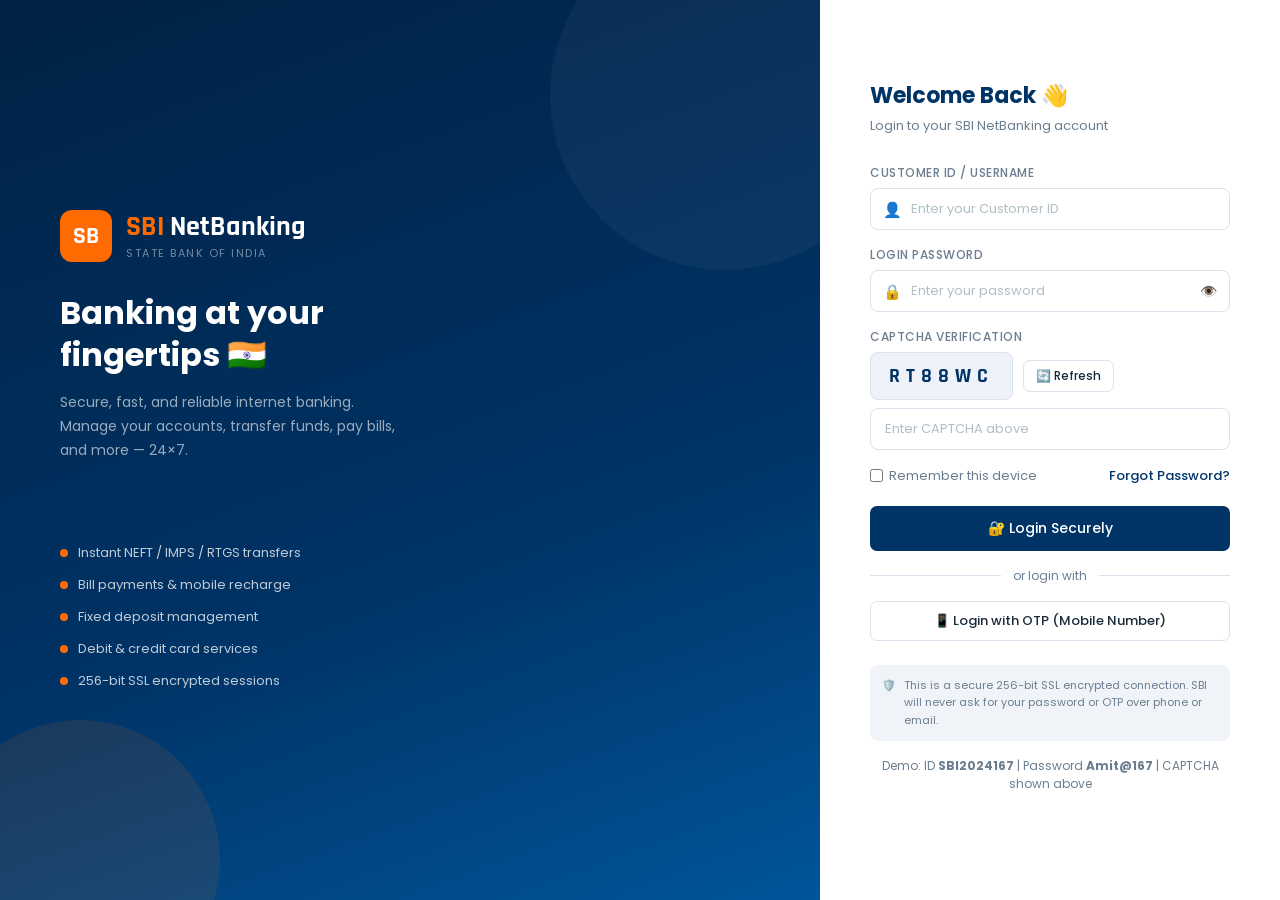
==== index.html @ fee8ed16 "internet-banking-" ====
<!DOCTYPE html>
<html lang="en">
<head>
  <meta charset="UTF-8" />
  <meta name="viewport" content="width=device-width, initial-scale=1.0"/>
  <title>SBI NetBanking - Secure Login</title>
  <link rel="stylesheet" href="style.css" />
  <style>
    @media (max-width: 768px) {
      .login-left { display: none; }
      .login-right { width: 100%; padding: 30px 24px; }
    }
  </style>
</head>
<body>
<div class="login-page">

  <!-- LEFT PANEL -->
  <div class="login-left">
    <div class="login-brand">
      <div class="brand-logo">
        <div class="brand-logo-icon">SB</div>
        <div>
          <div class="brand-logo-text"><span>SBI</span> NetBanking</div>
          <div class="brand-logo-sub">STATE BANK OF INDIA</div>
        </div>
      </div>
      <div class="login-tagline">
        <h2>Banking at your<br/>fingertips 🇮🇳</h2>
        <p>Secure, fast, and reliable internet banking. Manage your accounts, transfer funds, pay bills, and more — 24×7.</p>
      </div>
    </div>

    <div class="login-features">
      <div class="login-feature"><div class="login-feature-dot"></div> Instant NEFT / IMPS / RTGS transfers</div>
      <div class="login-feature"><div class="login-feature-dot"></div> Bill payments & mobile recharge</div>
      <div class="login-feature"><div class="login-feature-dot"></div> Fixed deposit management</div>
      <div class="login-feature"><div class="login-feature-dot"></div> Debit & credit card services</div>
      <div class="login-feature"><div class="login-feature-dot"></div> 256-bit SSL encrypted sessions</div>
    </div>
  </div>

  <!-- RIGHT PANEL -->
  <div class="login-right">
    <div class="login-form-wrap">
      <h2>Welcome Back 👋</h2>
      <p>Login to your SBI NetBanking account</p>

      <div id="errorMsg" class="alert alert-danger" style="display:none">
        <span>⚠️</span>
        <span id="errorText">Invalid credentials</span>
      </div>

      <div class="form-group">
        <label class="form-label">Customer ID / Username</label>
        <div class="input-icon-wrap">
          <span class="input-icon">👤</span>
          <input type="text" class="form-control" id="customerId" placeholder="Enter your Customer ID" />
        </div>
      </div>

      <div class="form-group">
        <label class="form-label">Login Password</label>
        <div class="input-icon-wrap">
          <span class="input-icon">🔒</span>
          <input type="password" class="form-control" id="password" placeholder="Enter your password" />
          <button class="toggle-pass" id="togglePass" title="Show/Hide password">👁️</button>
        </div>
      </div>

      <!-- CAPTCHA -->
      <div class="form-group">
        <label class="form-label">CAPTCHA Verification</label>
        <div style="display:flex;gap:10px;align-items:center">
          <div id="captchaBox" style="background:#EEF2F8;border:1.5px solid var(--border);border-radius:8px;padding:10px 18px;font-size:20px;font-weight:700;letter-spacing:6px;color:var(--primary);min-width:130px;text-align:center;font-family:'Rajdhani',sans-serif;user-select:none;"></div>
          <button type="button" class="btn btn-outline btn-sm" onclick="refreshCaptcha()">🔄 Refresh</button>
        </div>
        <input type="text" class="form-control" id="captchaInput" placeholder="Enter CAPTCHA above" style="margin-top:8px" />
      </div>

      <div class="login-options">
        <label class="checkbox-wrap">
          <input type="checkbox" id="rememberMe" /> Remember this device
        </label>
        <a href="#" class="forgot-link" onclick="showForgotModal()">Forgot Password?</a>
      </div>

      <button class="btn btn-primary btn-full" id="loginBtn" onclick="handleLogin()" style="padding:12px;font-size:14px;">
        🔐 Login Securely
      </button>

      <div class="divider-text">or login with</div>

      <button class="btn btn-outline btn-full" onclick="showToastMsg()" style="font-size:13px;">
        📱 Login with OTP (Mobile Number)
      </button>

      <div class="security-note">
        <span>🛡️</span>
        <span>This is a secure 256-bit SSL encrypted connection. SBI will never ask for your password or OTP over phone or email.</span>
      </div>

      <p style="text-align:center;margin-top:16px;font-size:12px;color:var(--text-muted)">
        Demo: ID <strong>SBI2024167</strong> | Password <strong>Amit@167</strong> | CAPTCHA shown above
      </p>
    </div>
  </div>
</div>

<!-- FORGOT PASSWORD MODAL -->
<div class="modal-overlay" id="forgotModal">
  <div class="modal">
    <div class="modal-header">
      <h3>🔑 Forgot Password</h3>
      <button class="modal-close" onclick="document.getElementById('forgotModal').classList.remove('show')">&times;</button>
    </div>
    <div class="modal-body">
      <p style="font-size:13px;color:var(--text-muted);margin-bottom:16px">Enter your Customer ID and registered mobile number to reset your password.</p>
      <div class="form-group">
        <label class="form-label">Customer ID</label>
        <input type="text" class="form-control" placeholder="Enter Customer ID" />
      </div>
      <div class="form-group">
        <label class="form-label">Registered Mobile Number</label>
        <input type="text" class="form-control" placeholder="+91 XXXXX XXXXX" />
      </div>
    </div>
    <div class="modal-footer">
      <button class="btn btn-outline" onclick="document.getElementById('forgotModal').classList.remove('show')">Cancel</button>
      <button class="btn btn-primary" onclick="document.getElementById('forgotModal').classList.remove('show');alert('OTP sent to your registered mobile number!')">Send OTP</button>
    </div>
  </div>
</div>

<div class="toast-container"></div>

<script>
  // Generate random CAPTCHA
  let currentCaptcha = '';
  function refreshCaptcha() {
    const chars = 'ABCDEFGHJKLMNPQRSTUVWXYZ23456789';
    currentCaptcha = Array.from({length: 6}, () => chars[Math.floor(Math.random() * chars.length)]).join('');
    document.getElementById('captchaBox').textContent = currentCaptcha;
  }
  refreshCaptcha();

  // Toggle password visibility
  document.getElementById('togglePass').addEventListener('click', () => {
    const pw = document.getElementById('password');
    pw.type = pw.type === 'password' ? 'text' : 'password';
  });

  // Login handler
  function handleLogin() {
    const id = document.getElementById('customerId').value.trim();
    const pw = document.getElementById('password').value.trim();
    const captcha = document.getElementById('captchaInput').value.trim().toUpperCase();
    const errDiv = document.getElementById('errorMsg');
    const errText = document.getElementById('errorText');

    errDiv.style.display = 'none';

    if (!id || !pw || !captcha) {
      errText.textContent = 'Please fill in all fields including CAPTCHA.';
      errDiv.style.display = 'flex'; return;
    }
    if (captcha !== currentCaptcha) {
      errText.textContent = 'Invalid CAPTCHA. Please try again.';
      errDiv.style.display = 'flex';
      refreshCaptcha(); document.getElementById('captchaInput').value = ''; return;
    }
    if (id !== 'SBI2024167' || pw !== 'Amit@167') {
      errText.textContent = 'Invalid Customer ID or Password. Please try again.';
      errDiv.style.display = 'flex'; return;
    }

    // Success — save session and go to dashboard
    sessionStorage.setItem('bankUser', JSON.stringify({ id, name: 'Rajesh Kumar', loginTime: new Date().toISOString() }));
    document.getElementById('loginBtn').textContent = '⏳ Logging in...';
    setTimeout(() => window.location.href = 'dashboard.html', 1200);
  }

  // Enter key support
  document.addEventListener('keydown', (e) => { if (e.key === 'Enter') handleLogin(); });

  function showForgotModal() { document.getElementById('forgotModal').classList.add('show'); }

  function showToastMsg() {
    const t = document.querySelector('.toast-container');
    const toast = document.createElement('div');
    toast.className = 'toast info';
    toast.innerHTML = `<span class="toast-icon">ℹ️</span><div class="toast-text"><div class="toast-title">OTP Login</div><div class="toast-msg">Demo: only username/password login is enabled.</div></div>`;
    t.appendChild(toast);
    setTimeout(() => toast.remove(), 3500);
  }
</script>
</body>
</html>
---- style.css ----
/*  GLOBAL STYLES  */
@import url('https://fonts.googleapis.com/css2?family=Poppins:wght@300;400;500;600;700&family=Rajdhani:wght@500;600;700&display=swap');

:root {
  --primary: #003366;
  --primary-dark: #002244;
  --primary-light: #004488;
  --accent: #FF6B00;
  --accent-light: #FF8C33;
  --success: #1A8A4A;
  --danger: #CC2200;
  --warning: #E6A817;
  --white: #FFFFFF;
  --bg: #F0F4F8;
  --card-bg: #FFFFFF;
  --text: #1A2B3C;
  --text-muted: #6B7E90;
  --border: #D8E3ED;
  --sidebar-width: 240px;
  --shadow: 0 2px 12px rgba(0,51,102,0.10);
  --shadow-lg: 0 6px 24px rgba(0,51,102,0.14);
  --radius: 10px;
  --radius-lg: 16px;
}

* { margin: 0; padding: 0; box-sizing: border-box; }

body {
  font-family: 'Poppins', sans-serif;
  background: var(--bg);
  color: var(--text);
  font-size: 14px;
  min-height: 100vh;
}

a { text-decoration: none; color: inherit; }
button { cursor: pointer; font-family: 'Poppins', sans-serif; }
input, select, textarea { font-family: 'Poppins', sans-serif; }

/*  SCROLLBAR  */
::-webkit-scrollbar { width: 6px; }
::-webkit-scrollbar-track { background: var(--bg); }
::-webkit-scrollbar-thumb { background: var(--border); border-radius: 3px; }

/*  LAYOUT  */
.app-layout {
  display: flex;
  min-height: 100vh;
}

/*  SIDEBAR  */
.sidebar {
  width: var(--sidebar-width);
  background: var(--primary-dark);
  min-height: 100vh;
  position: fixed;
  top: 0; left: 0;
  display: flex;
  flex-direction: column;
  z-index: 100;
  transition: transform 0.3s;
}

.sidebar-logo {
  padding: 20px 18px;
  border-bottom: 1px solid rgba(255,255,255,0.1);
  display: flex;
  align-items: center;
  gap: 10px;
}

.sidebar-logo .logo-icon {
  width: 38px; height: 38px;
  background: var(--accent);
  border-radius: 8px;
  display: flex; align-items: center; justify-content: center;
  font-size: 18px; color: white; font-weight: 700;
  font-family: 'Rajdhani', sans-serif;
}

.sidebar-logo .logo-text {
  font-family: 'Rajdhani', sans-serif;
  font-size: 20px; font-weight: 700;
  color: white; line-height: 1.1;
}
.sidebar-logo .logo-text span { color: var(--accent); }
.sidebar-logo .logo-sub { font-size: 9px; color: rgba(255,255,255,0.5); letter-spacing: 1px; }

.sidebar-nav { flex: 1; padding: 16px 0; overflow-y: auto; }

.nav-section-label {
  font-size: 10px; font-weight: 600;
  color: rgba(255,255,255,0.35);
  letter-spacing: 1.5px; text-transform: uppercase;
  padding: 12px 18px 6px;
}

.nav-item {
  display: flex; align-items: center; gap: 12px;
  padding: 10px 18px;
  color: rgba(255,255,255,0.7);
  font-size: 13px; font-weight: 500;
  transition: all 0.2s;
  border-left: 3px solid transparent;
  cursor: pointer;
}

.nav-item:hover {
  background: rgba(255,255,255,0.07);
  color: white;
  border-left-color: rgba(255,255,255,0.3);
}

.nav-item.active {
  background: rgba(255,107,0,0.15);
  color: white;
  border-left-color: var(--accent);
}

.nav-item .nav-icon { font-size: 16px; width: 20px; text-align: center; }

.sidebar-footer {
  padding: 16px 18px;
  border-top: 1px solid rgba(255,255,255,0.1);
}

.sidebar-user {
  display: flex; align-items: center; gap: 10px;
  margin-bottom: 12px;
}

.user-avatar {
  width: 36px; height: 36px;
  background: var(--accent);
  border-radius: 50%;
  display: flex; align-items: center; justify-content: center;
  font-weight: 600; color: white; font-size: 14px;
}

.user-info .user-name { color: white; font-size: 13px; font-weight: 600; }
.user-info .user-id { color: rgba(255,255,255,0.45); font-size: 11px; }

.btn-logout {
  width: 100%;
  background: rgba(255,255,255,0.08);
  border: 1px solid rgba(255,255,255,0.15);
  color: rgba(255,255,255,0.7);
  padding: 8px; border-radius: 7px;
  font-size: 12px; font-weight: 500;
  display: flex; align-items: center; justify-content: center; gap: 6px;
  transition: all 0.2s;
}
.btn-logout:hover { background: rgba(204,34,0,0.25); color: #ff9999; border-color: rgba(204,34,0,0.4); }

/*  MAIN CONTENT  */
.main-content {
  margin-left: var(--sidebar-width);
  flex: 1;
  display: flex;
  flex-direction: column;
  min-height: 100vh;
}

/*  TOP NAVBAR  */
.topbar {
  background: white;
  border-bottom: 1px solid var(--border);
  padding: 0 24px;
  height: 60px;
  display: flex; align-items: center; justify-content: space-between;
  position: sticky; top: 0; z-index: 50;
  box-shadow: 0 1px 6px rgba(0,0,0,0.06);
}

.topbar-left { display: flex; align-items: center; gap: 12px; }
.topbar-title { font-size: 17px; font-weight: 600; color: var(--primary); }
.topbar-subtitle { font-size: 12px; color: var(--text-muted); }

.topbar-right { display: flex; align-items: center; gap: 16px; }

.topbar-btn {
  background: none; border: none;
  font-size: 18px; color: var(--text-muted);
  padding: 6px; border-radius: 8px;
  transition: all 0.2s; position: relative;
}
.topbar-btn:hover { background: var(--bg); color: var(--primary); }

.notif-badge {
  position: absolute; top: 2px; right: 2px;
  width: 8px; height: 8px;
  background: var(--accent);
  border-radius: 50%;
  border: 1.5px solid white;
}

.last-login {
  font-size: 11px; color: var(--text-muted);
  text-align: right;
}
.last-login strong { color: var(--success); }

/*  PAGE CONTENT  */
.page-content { padding: 24px; flex: 1; }

.page-header { margin-bottom: 20px; }
.page-header h1 { font-size: 20px; font-weight: 600; color: var(--primary); }
.page-header p { font-size: 13px; color: var(--text-muted); margin-top: 2px; }

/*  CARDS  */
.card {
  background: var(--card-bg);
  border-radius: var(--radius);
  border: 1px solid var(--border);
  box-shadow: var(--shadow);
}

.card-header {
  padding: 16px 20px;
  border-bottom: 1px solid var(--border);
  display: flex; align-items: center; justify-content: space-between;
}

.card-header h3 { font-size: 14px; font-weight: 600; color: var(--primary); }
.card-body { padding: 20px; }

/*  BUTTONS  */
.btn {
  padding: 9px 18px;
  border-radius: 7px;
  font-size: 13px; font-weight: 500;
  border: none;
  transition: all 0.2s;
  display: inline-flex; align-items: center; gap: 6px;
}

.btn-primary {
  background: var(--primary);
  color: white;
}
.btn-primary:hover { background: var(--primary-light); transform: translateY(-1px); }

.btn-accent {
  background: var(--accent);
  color: white;
}
.btn-accent:hover { background: var(--accent-light); transform: translateY(-1px); }

.btn-outline {
  background: white;
  border: 1.5px solid var(--border);
  color: var(--text);
}
.btn-outline:hover { border-color: var(--primary); color: var(--primary); }

.btn-danger { background: var(--danger); color: white; }
.btn-success { background: var(--success); color: white; }
.btn-sm { padding: 6px 12px; font-size: 12px; }
.btn-full { width: 100%; justify-content: center; }

/*  FORM ELEMENTS  */
.form-group { margin-bottom: 16px; }
.form-label {
  display: block; font-size: 12px; font-weight: 500;
  color: var(--text-muted); margin-bottom: 6px;
  text-transform: uppercase; letter-spacing: 0.5px;
}

.form-control {
  width: 100%;
  padding: 10px 14px;
  border: 1.5px solid var(--border);
  border-radius: 8px;
  font-size: 13px;
  color: var(--text);
  background: white;
  transition: border-color 0.2s;
  outline: none;
}
.form-control:focus { border-color: var(--primary); box-shadow: 0 0 0 3px rgba(0,51,102,0.08); }
.form-control::placeholder { color: #B0BEC5; }

.form-select {
  width: 100%;
  padding: 10px 14px;
  border: 1.5px solid var(--border);
  border-radius: 8px;
  font-size: 13px;
  background: white;
  outline: none;
  cursor: pointer;
  appearance: none;
  background-image: url("data:image/svg+xml,%3Csvg xmlns='http://www.w3.org/2000/svg' width='12' height='12' viewBox='0 0 12 12'%3E%3Cpath fill='%236B7E90' d='M6 8L1 3h10z'/%3E%3C/svg%3E");
  background-repeat: no-repeat;
  background-position: right 12px center;
}
.form-select:focus { border-color: var(--primary); outline: none; }

.form-row { display: grid; grid-template-columns: 1fr 1fr; gap: 16px; }
.form-row-3 { display: grid; grid-template-columns: 1fr 1fr 1fr; gap: 16px; }

/*  GRID  */
.grid-2 { display: grid; grid-template-columns: 1fr 1fr; gap: 20px; }
.grid-3 { display: grid; grid-template-columns: 1fr 1fr 1fr; gap: 20px; }
.grid-4 { display: grid; grid-template-columns: repeat(4, 1fr); gap: 20px; }

/*  BADGES  */
.badge {
  display: inline-flex; align-items: center;
  padding: 3px 9px; border-radius: 20px;
  font-size: 11px; font-weight: 500;
}
.badge-success { background: #E8F5EE; color: var(--success); }
.badge-danger { background: #FCECEA; color: var(--danger); }
.badge-warning { background: #FEF6E6; color: #B07800; }
.badge-primary { background: #E8EFF7; color: var(--primary); }
.badge-info { background: #E3F0FC; color: #1565C0; }

/*  TABLE  */
.table-wrap { overflow-x: auto; }

table { width: 100%; border-collapse: collapse; }
thead th {
  background: var(--bg);
  padding: 10px 14px;
  text-align: left;
  font-size: 11px; font-weight: 600;
  color: var(--text-muted);
  text-transform: uppercase; letter-spacing: 0.5px;
  border-bottom: 1px solid var(--border);
}
tbody td {
  padding: 11px 14px;
  border-bottom: 1px solid var(--border);
  font-size: 13px;
  color: var(--text);
}
tbody tr:hover { background: #F8FAFC; }
tbody tr:last-child td { border-bottom: none; }

/*  TABS  */
.tabs { display: flex; gap: 4px; border-bottom: 2px solid var(--border); margin-bottom: 20px; }
.tab-btn {
  background: none; border: none;
  padding: 8px 16px; font-size: 13px; font-weight: 500;
  color: var(--text-muted); cursor: pointer;
  border-bottom: 2px solid transparent;
  margin-bottom: -2px; transition: all 0.2s;
}
.tab-btn:hover { color: var(--primary); }
.tab-btn.active { color: var(--primary); border-bottom-color: var(--primary); font-weight: 600; }

/*  MODAL  */
.modal-overlay {
  position: fixed; inset: 0;
  background: rgba(0,20,40,0.55);
  z-index: 999;
  display: none; align-items: center; justify-content: center;
}
.modal-overlay.show { display: flex; }

.modal {
  background: white;
  border-radius: var(--radius-lg);
  width: 420px; max-width: 95vw;
  box-shadow: var(--shadow-lg);
  animation: modalIn 0.25s ease;
}
@keyframes modalIn { from { opacity:0; transform:scale(0.95) translateY(-10px); } to { opacity:1; transform:none; } }

.modal-header {
  padding: 18px 20px;
  border-bottom: 1px solid var(--border);
  display: flex; align-items: center; justify-content: space-between;
}
.modal-header h3 { font-size: 15px; font-weight: 600; color: var(--primary); }
.modal-close {
  background: none; border: none;
  font-size: 20px; color: var(--text-muted);
  cursor: pointer; line-height: 1;
  width: 28px; height: 28px; border-radius: 50%;
  display: flex; align-items: center; justify-content: center;
}
.modal-close:hover { background: var(--bg); color: var(--text); }
.modal-body { padding: 20px; }
.modal-footer { padding: 14px 20px; border-top: 1px solid var(--border); display: flex; gap: 10px; justify-content: flex-end; }

/*  TOAST  */
.toast-container {
  position: fixed; bottom: 24px; right: 24px;
  z-index: 9999; display: flex; flex-direction: column; gap: 10px;
}
.toast {
  background: white; border-radius: 10px;
  padding: 12px 16px;
  box-shadow: 0 4px 20px rgba(0,0,0,0.15);
  display: flex; align-items: center; gap: 12px;
  min-width: 280px; max-width: 360px;
  border-left: 4px solid var(--primary);
  animation: toastIn 0.3s ease;
  font-size: 13px;
}
.toast.success { border-left-color: var(--success); }
.toast.danger { border-left-color: var(--danger); }
.toast.warning { border-left-color: var(--warning); }
@keyframes toastIn { from { opacity:0; transform:translateX(100%); } to { opacity:1; transform:none; } }
@keyframes toastOut { to { opacity:0; transform:translateX(110%); } }
.toast-icon { font-size: 18px; }
.toast-text .toast-title { font-weight: 600; }
.toast-text .toast-msg { color: var(--text-muted); font-size: 12px; }

/*  ACCOUNT BALANCE CARD  */
.balance-card {
  background: linear-gradient(135deg, var(--primary-dark) 0%, var(--primary-light) 100%);
  color: white;
  border-radius: var(--radius-lg);
  padding: 20px;
  position: relative;
  overflow: hidden;
}
.balance-card::before {
  content: '';
  position: absolute; top: -30px; right: -30px;
  width: 120px; height: 120px;
  background: rgba(255,255,255,0.06);
  border-radius: 50%;
}
.balance-card::after {
  content: '';
  position: absolute; bottom: -20px; right: 60px;
  width: 80px; height: 80px;
  background: rgba(255,255,255,0.04);
  border-radius: 50%;
}

.balance-label { font-size: 11px; opacity: 0.7; letter-spacing: 0.5px; }
.balance-amount { font-size: 26px; font-weight: 700; font-family: 'Rajdhani', sans-serif; margin: 4px 0; }
.balance-account { font-size: 12px; opacity: 0.65; }

/*  STAT CARDS  */
.stat-card {
  background: white;
  border-radius: var(--radius);
  padding: 16px;
  border: 1px solid var(--border);
  display: flex; align-items: center; gap: 14px;
}
.stat-icon {
  width: 44px; height: 44px;
  border-radius: 10px;
  display: flex; align-items: center; justify-content: center;
  font-size: 20px;
}
.stat-info .stat-value { font-size: 18px; font-weight: 700; font-family: 'Rajdhani', sans-serif; color: var(--primary); }
.stat-info .stat-label { font-size: 11px; color: var(--text-muted); }

/*  QUICK ACTIONS  */
.quick-action-grid {
  display: grid;
  grid-template-columns: repeat(4, 1fr);
  gap: 12px;
}

.quick-action {
  background: white;
  border: 1.5px solid var(--border);
  border-radius: var(--radius);
  padding: 14px 10px;
  text-align: center;
  cursor: pointer;
  transition: all 0.2s;
  display: flex; flex-direction: column; align-items: center; gap: 8px;
}
.quick-action:hover {
  border-color: var(--primary);
  transform: translateY(-2px);
  box-shadow: var(--shadow);
}
.quick-action .qa-icon {
  width: 40px; height: 40px;
  border-radius: 10px;
  background: #EEF2F8;
  display: flex; align-items: center; justify-content: center;
  font-size: 18px;
}
.quick-action .qa-label { font-size: 12px; font-weight: 500; color: var(--text); }

/*  TRANSACTION ITEM  */
.txn-item {
  display: flex; align-items: center; gap: 12px;
  padding: 10px 0;
  border-bottom: 1px solid var(--border);
}
.txn-item:last-child { border-bottom: none; }
.txn-icon {
  width: 38px; height: 38px; border-radius: 10px;
  display: flex; align-items: center; justify-content: center;
  font-size: 16px; flex-shrink: 0;
}
.txn-icon.credit { background: #E8F5EE; }
.txn-icon.debit { background: #FCECEA; }
.txn-details { flex: 1; }
.txn-name { font-size: 13px; font-weight: 500; }
.txn-date { font-size: 11px; color: var(--text-muted); }
.txn-amount { font-size: 14px; font-weight: 600; font-family: 'Rajdhani', sans-serif; }
.txn-amount.credit { color: var(--success); }
.txn-amount.debit { color: var(--danger); }

/*  OTP BOX  */
.otp-inputs { display: flex; gap: 10px; justify-content: center; margin: 16px 0; }
.otp-input {
  width: 46px; height: 52px;
  border: 2px solid var(--border);
  border-radius: 8px;
  text-align: center;
  font-size: 22px; font-weight: 600;
  color: var(--primary);
  outline: none;
  transition: border-color 0.2s;
}
.otp-input:focus { border-color: var(--primary); background: #F0F4F8; }

/*  PROGRESS BAR  */
.progress { height: 6px; background: var(--border); border-radius: 3px; overflow: hidden; }
.progress-bar { height: 100%; border-radius: 3px; transition: width 0.4s; }

/*  ALERT BOX  */
.alert {
  padding: 12px 16px;
  border-radius: 8px;
  font-size: 13px;
  display: flex; align-items: flex-start; gap: 10px;
  margin-bottom: 16px;
}
.alert-info { background: #E3F0FC; color: #1565C0; border-left: 4px solid #1565C0; }
.alert-success { background: #E8F5EE; color: #1A5C35; border-left: 4px solid var(--success); }
.alert-warning { background: #FEF6E6; color: #7A5200; border-left: 4px solid var(--warning); }
.alert-danger { background: #FCECEA; color: #8B1000; border-left: 4px solid var(--danger); }

/*  DIVIDER  */
.divider { height: 1px; background: var(--border); margin: 20px 0; }
.divider-text {
  display: flex; align-items: center; gap: 12px;
  color: var(--text-muted); font-size: 12px;
  margin: 16px 0;
}
.divider-text::before, .divider-text::after {
  content: ''; flex: 1; height: 1px; background: var(--border);
}

/*  SECTION GAP  */
.section-gap { margin-bottom: 20px; }

/*  EMPTY STATE  */
.empty-state {
  text-align: center; padding: 48px 24px;
  color: var(--text-muted);
}
.empty-state .empty-icon { font-size: 48px; margin-bottom: 12px; opacity: 0.4; }
.empty-state h3 { font-size: 15px; font-weight: 600; color: var(--text); margin-bottom: 6px; }

/*  MOBILE MENU BTN  */
.menu-toggle {
  display: none;
  background: none; border: none; font-size: 22px;
  color: var(--primary); cursor: pointer;
}

/*  RESPONSIVE  */
@media (max-width: 1024px) {
  .grid-4 { grid-template-columns: repeat(2, 1fr); }
  .quick-action-grid { grid-template-columns: repeat(4, 1fr); }
}

@media (max-width: 768px) {
  .sidebar {
    transform: translateX(-100%);
  }
  .sidebar.open {
    transform: translateX(0);
  }
  .main-content { margin-left: 0; }
  .menu-toggle { display: block; }
  .grid-2, .grid-3, .grid-4 { grid-template-columns: 1fr; }
  .form-row, .form-row-3 { grid-template-columns: 1fr; }
  .quick-action-grid { grid-template-columns: repeat(3, 1fr); }
  .page-content { padding: 16px; }
}

/*  LOGIN PAGE  */
.login-page {
  min-height: 100vh;
  display: flex;
  background: var(--primary-dark);
}

.login-left {
  flex: 1;
  background: linear-gradient(160deg, var(--primary-dark) 0%, var(--primary) 60%, #005599 100%);
  display: flex; flex-direction: column;
  justify-content: center; align-items: flex-start;
  padding: 60px;
  position: relative;
  overflow: hidden;
}

.login-left::before {
  content: '';
  position: absolute; top: -80px; right: -80px;
  width: 350px; height: 350px;
  background: rgba(255,255,255,0.04);
  border-radius: 50%;
}
.login-left::after {
  content: '';
  position: absolute; bottom: -100px; left: -60px;
  width: 280px; height: 280px;
  background: rgba(255,107,0,0.1);
  border-radius: 50%;
}

.login-brand { position: relative; z-index: 2; margin-bottom: 40px; }
.login-brand .brand-logo {
  display: flex; align-items: center; gap: 14px; margin-bottom: 30px;
}
.brand-logo-icon {
  width: 52px; height: 52px;
  background: var(--accent);
  border-radius: 12px;
  display: flex; align-items: center; justify-content: center;
  font-family: 'Rajdhani', sans-serif;
  font-size: 24px; font-weight: 700; color: white;
}
.brand-logo-text { font-family: 'Rajdhani', sans-serif; font-size: 28px; font-weight: 700; color: white; }
.brand-logo-text span { color: var(--accent); }
.brand-logo-sub { font-size: 11px; color: rgba(255,255,255,0.45); letter-spacing: 1.5px; }

.login-tagline h2 { font-size: 32px; font-weight: 700; color: white; line-height: 1.3; margin-bottom: 16px; }
.login-tagline p { font-size: 14px; color: rgba(255,255,255,0.6); line-height: 1.7; max-width: 340px; }

.login-features { margin-top: 40px; display: flex; flex-direction: column; gap: 12px; position: relative; z-index: 2; }
.login-feature {
  display: flex; align-items: center; gap: 10px;
  color: rgba(255,255,255,0.75); font-size: 13px;
}
.login-feature-dot { width: 8px; height: 8px; background: var(--accent); border-radius: 50%; flex-shrink: 0; }

.login-right {
  width: 460px;
  background: white;
  display: flex; align-items: center; justify-content: center;
  padding: 40px;
}

.login-form-wrap { width: 100%; max-width: 360px; }
.login-form-wrap h2 { font-size: 22px; font-weight: 700; color: var(--primary); margin-bottom: 4px; }
.login-form-wrap p { font-size: 13px; color: var(--text-muted); margin-bottom: 28px; }

.input-icon-wrap { position: relative; }
.input-icon-wrap .form-control { padding-left: 40px; }
.input-icon-wrap .input-icon {
  position: absolute; left: 13px; top: 50%; transform: translateY(-50%);
  color: var(--text-muted); font-size: 15px;
}
.input-icon-wrap .toggle-pass {
  position: absolute; right: 13px; top: 50%; transform: translateY(-50%);
  background: none; border: none; color: var(--text-muted); cursor: pointer; font-size: 14px;
}

.login-options {
  display: flex; align-items: center; justify-content: space-between;
  margin-bottom: 20px;
}
.checkbox-wrap { display: flex; align-items: center; gap: 6px; font-size: 13px; color: var(--text-muted); cursor: pointer; }
.checkbox-wrap input { accent-color: var(--primary); }
.forgot-link { font-size: 13px; color: var(--primary); font-weight: 500; }

.security-note {
  margin-top: 24px;
  padding: 12px;
  background: var(--bg);
  border-radius: 8px;
  display: flex; align-items: flex-start; gap: 8px;
  font-size: 11px; color: var(--text-muted); line-height: 1.6;
}
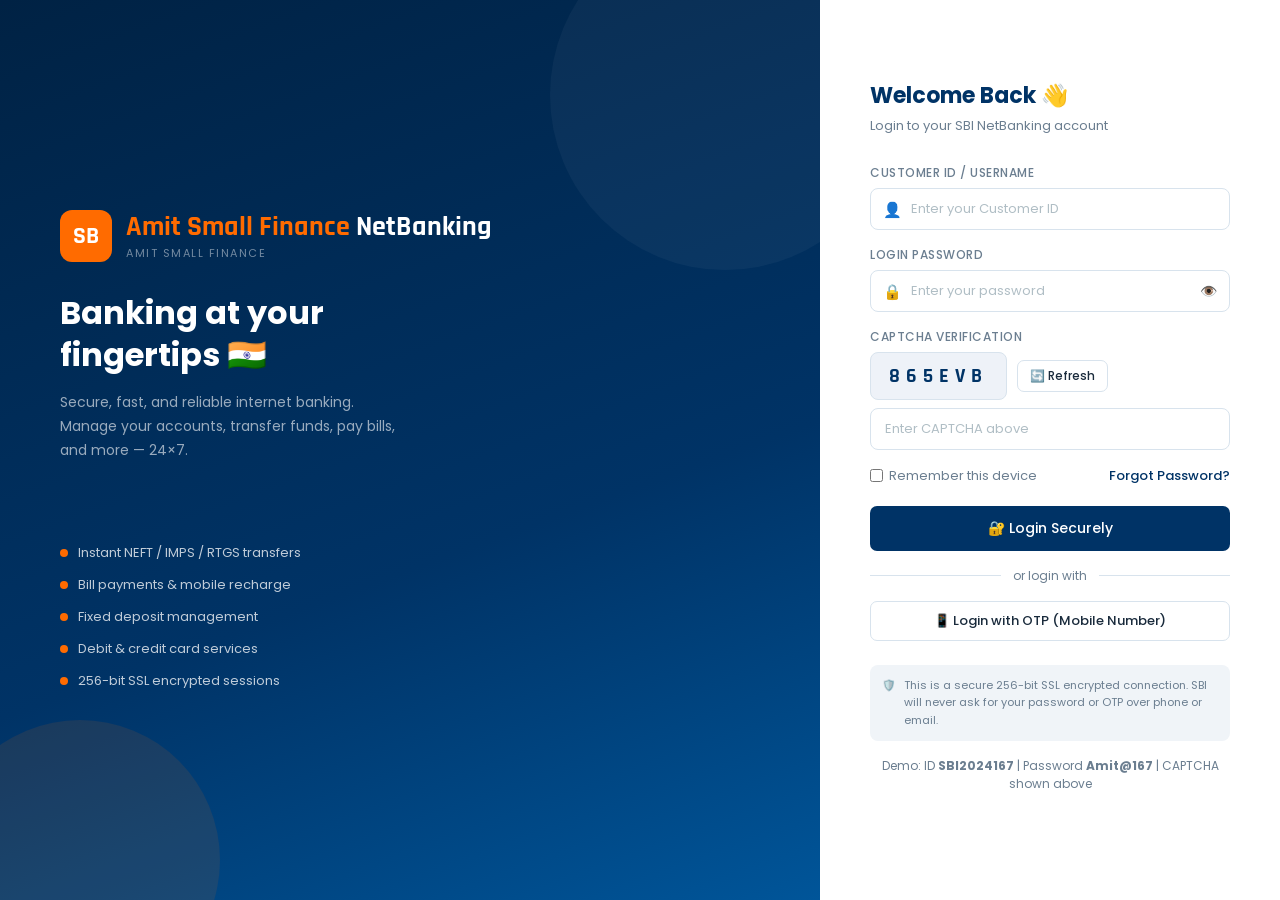
==== commit 6b8adba7: "Update index.html" ====
--- a/index.html
+++ b/index.html
@@ -21,8 +21,8 @@
       <div class="brand-logo">
         <div class="brand-logo-icon">SB</div>
         <div>
-          <div class="brand-logo-text"><span>SBI</span> NetBanking</div>
-          <div class="brand-logo-sub">STATE BANK OF INDIA</div>
+          <div class="brand-logo-text"><span>Amit Small Finance </span> NetBanking</div>
+          <div class="brand-logo-sub">AMIT SMALL FINANCE</div>
         </div>
       </div>
       <div class="login-tagline">
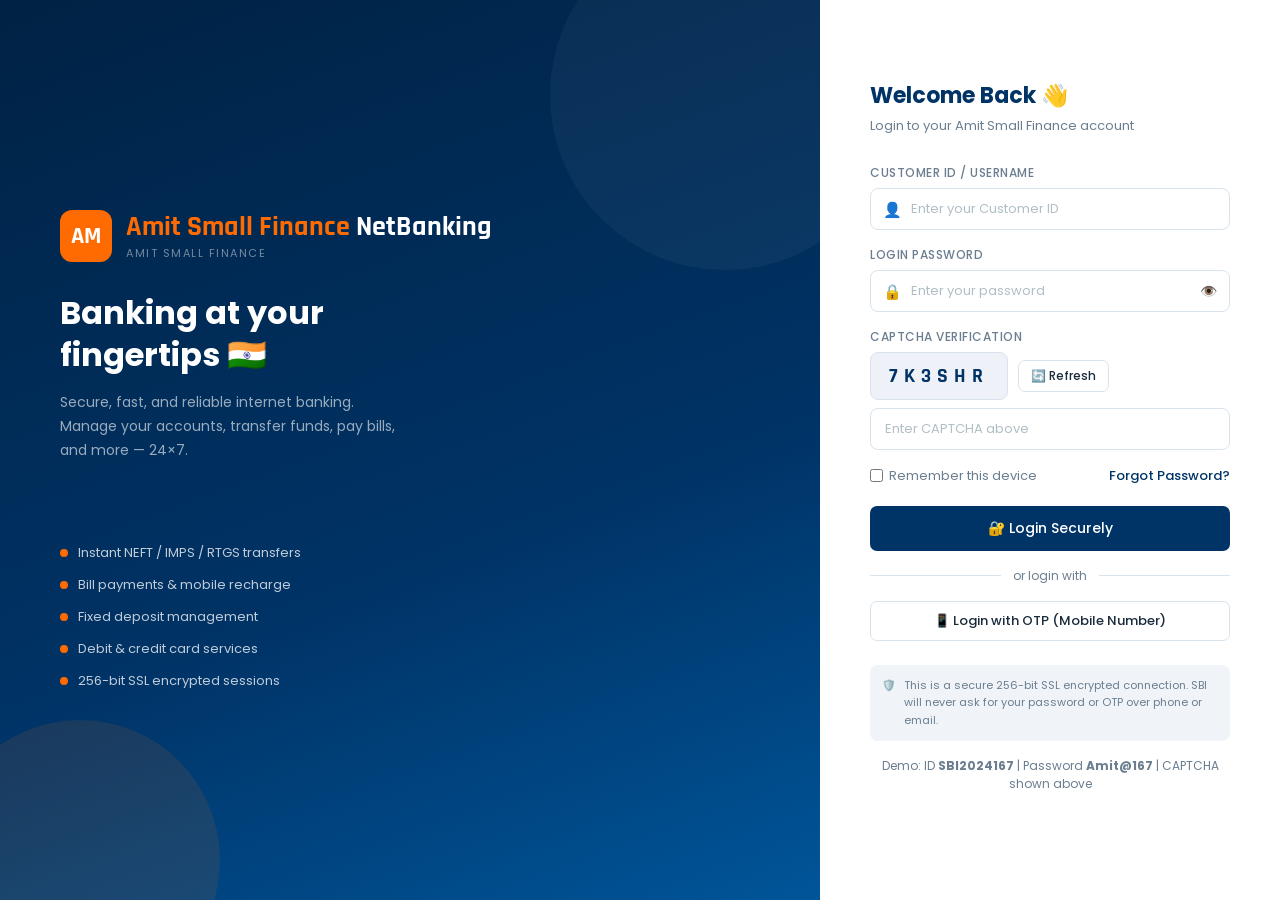
==== commit 291dbcf3: "Update index.html" ====
--- a/index.html
+++ b/index.html
@@ -3,7 +3,7 @@
 <head>
   <meta charset="UTF-8" />
   <meta name="viewport" content="width=device-width, initial-scale=1.0"/>
-  <title>SBI NetBanking - Secure Login</title>
+  <title>Amit Small Finance NetBanking - Secure Login</title>
   <link rel="stylesheet" href="style.css" />
   <style>
     @media (max-width: 768px) {
@@ -19,7 +19,7 @@
   <div class="login-left">
     <div class="login-brand">
       <div class="brand-logo">
-        <div class="brand-logo-icon">SB</div>
+        <div class="brand-logo-icon">AM</div>
         <div>
           <div class="brand-logo-text"><span>Amit Small Finance </span> NetBanking</div>
           <div class="brand-logo-sub">AMIT SMALL FINANCE</div>
@@ -44,7 +44,7 @@
   <div class="login-right">
     <div class="login-form-wrap">
       <h2>Welcome Back 👋</h2>
-      <p>Login to your SBI NetBanking account</p>
+      <p>Login to your Amit Small Finance account</p>
 
       <div id="errorMsg" class="alert alert-danger" style="display:none">
         <span>⚠️</span>
